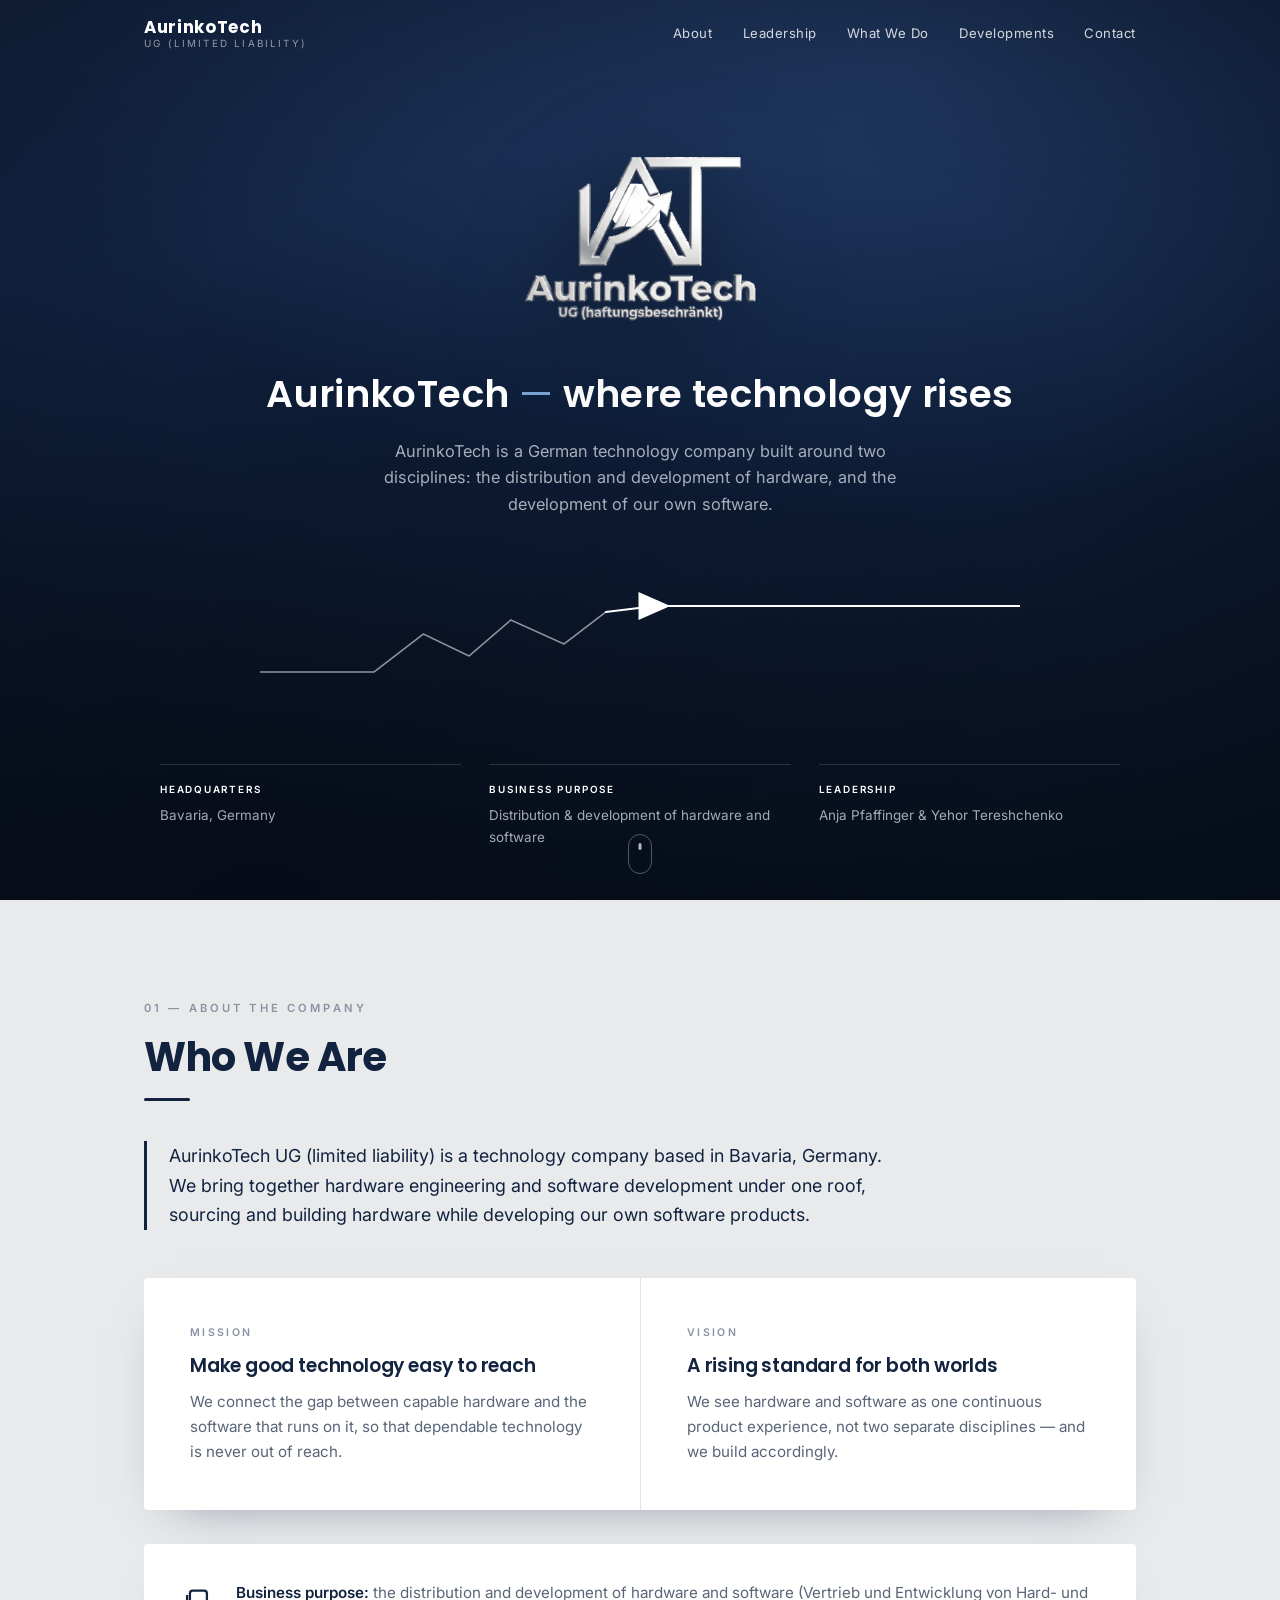
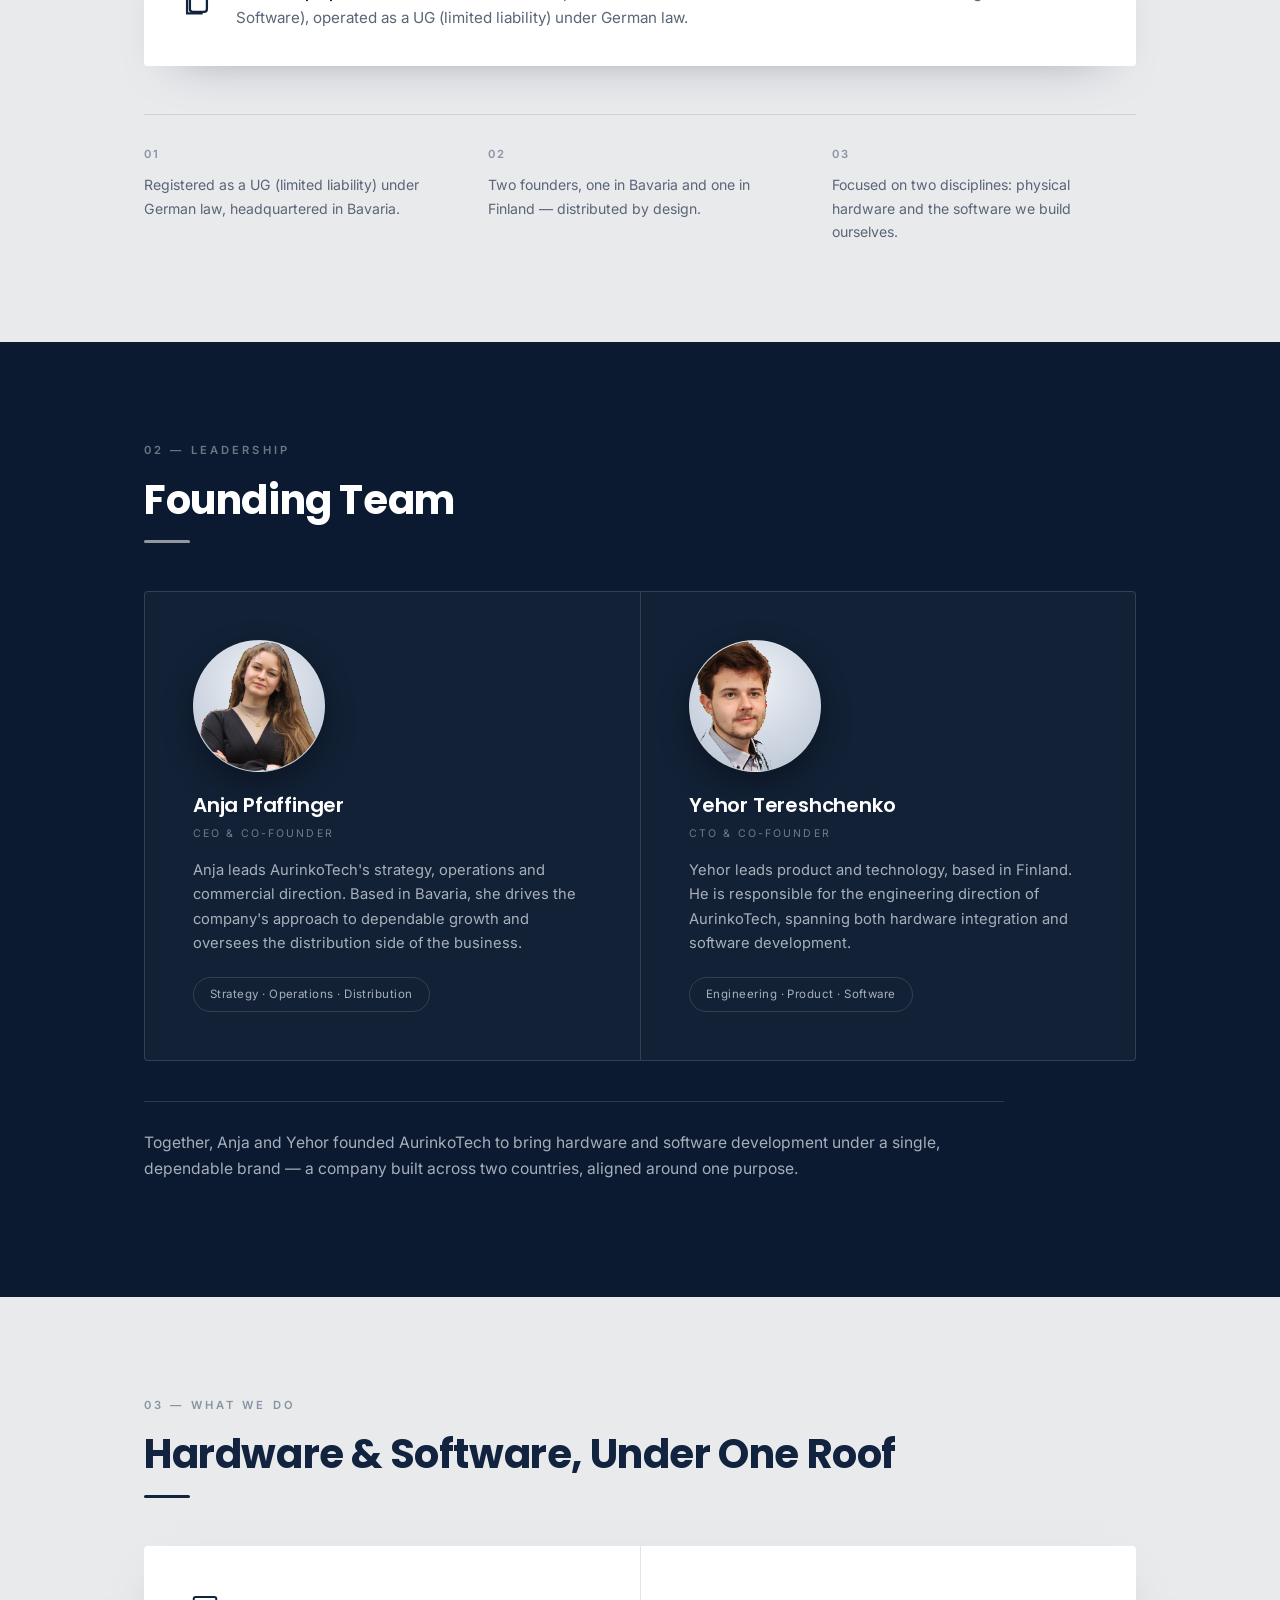
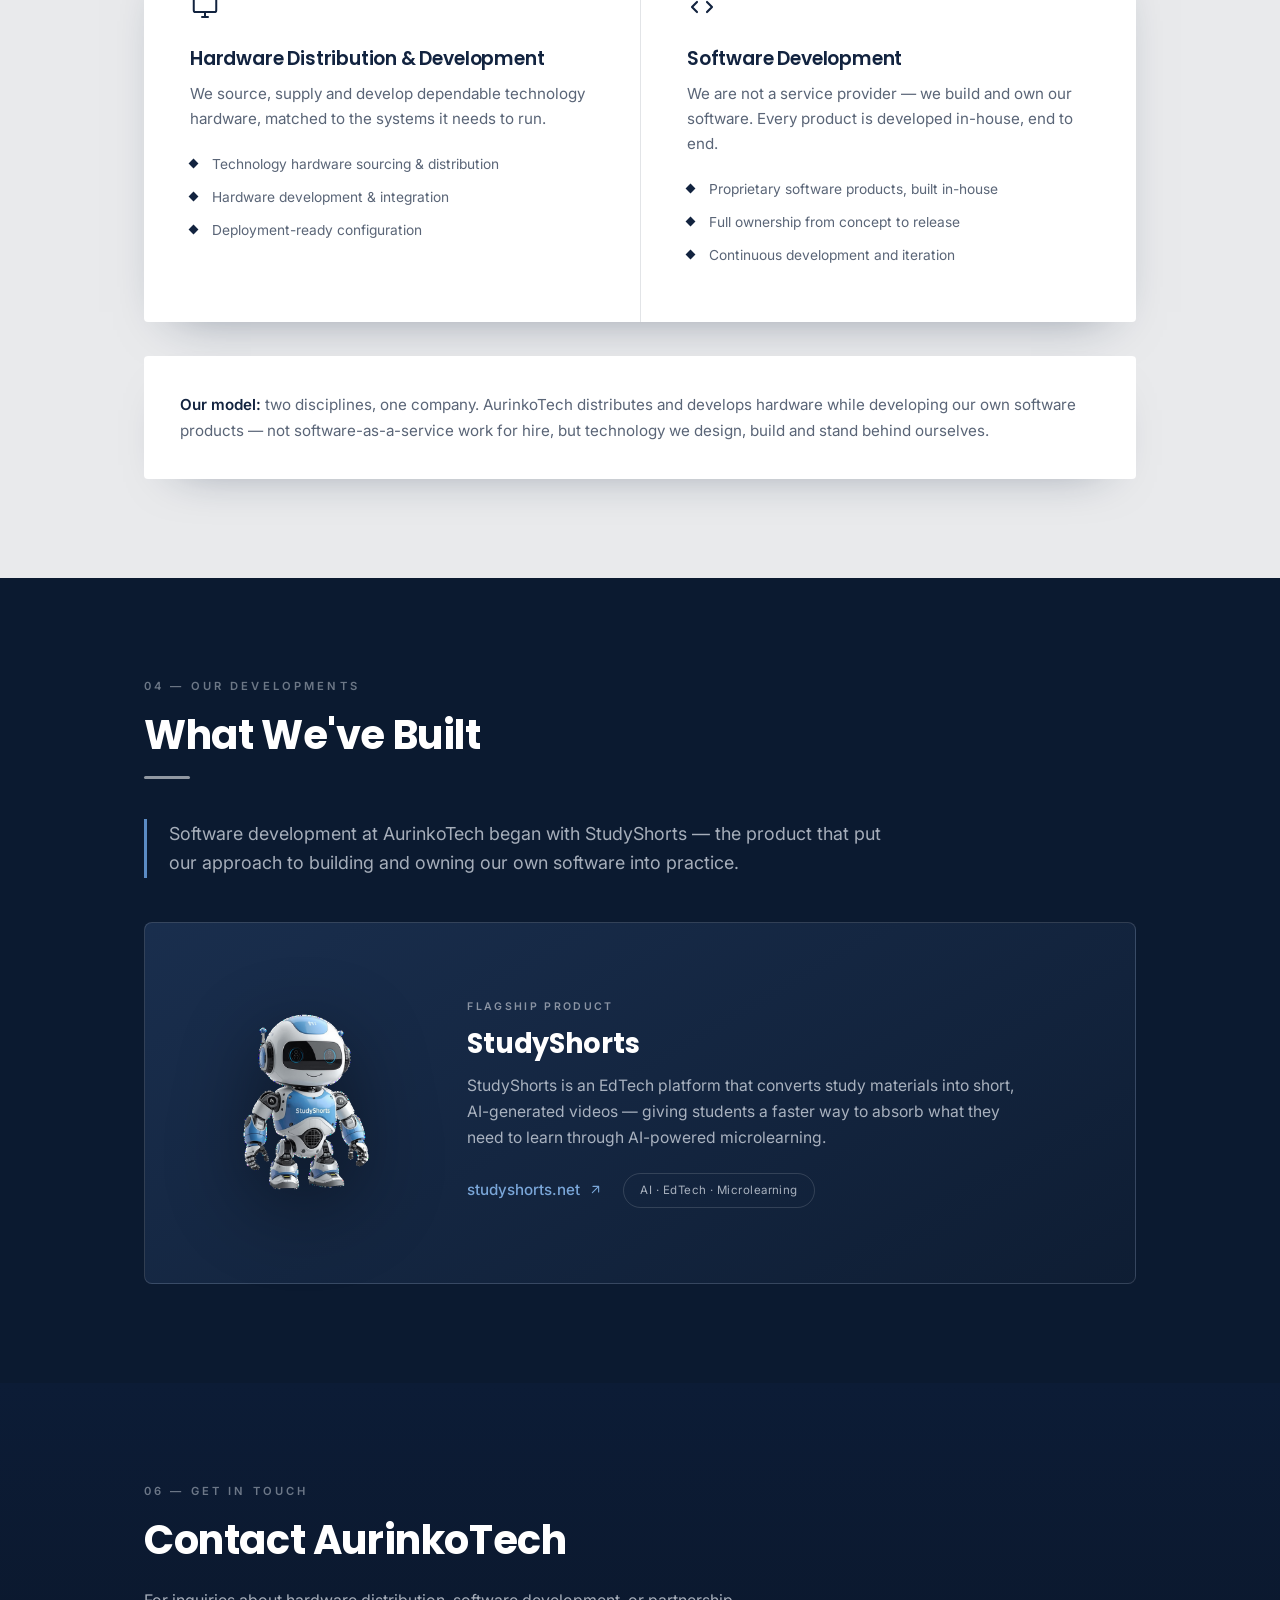
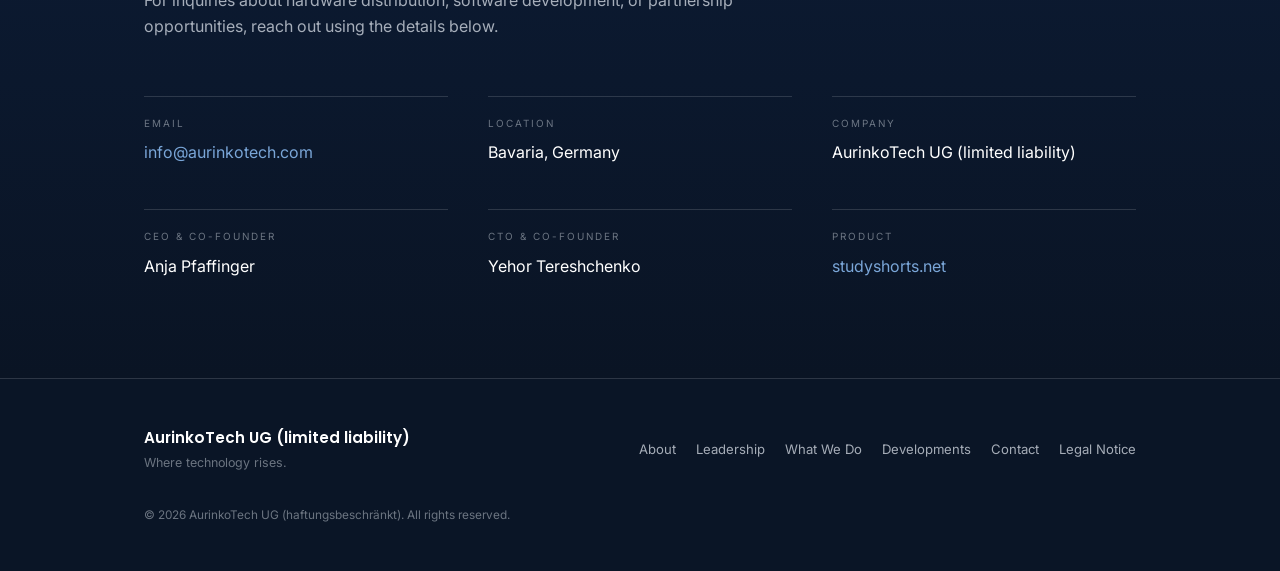
==== index.html @ 312ff6d4 "Initial AurinkoTech website Static one-page corporate profile built to the Canva brochure design: He" ====
<!DOCTYPE html>
<html lang="en">
<head>
  <meta charset="UTF-8" />
  <meta name="viewport" content="width=device-width, initial-scale=1.0" />
  <script>document.documentElement.className += " js";</script>
  <title>AurinkoTech — Where Technology Rises</title>
  <meta name="description" content="AurinkoTech UG (limited liability) is a German technology company built around two disciplines: the distribution and development of hardware, and the development of our own software." />
  <meta name="theme-color" content="#0b1a30" />

  <!-- Open Graph -->
  <meta property="og:type" content="website" />
  <meta property="og:title" content="AurinkoTech — Where Technology Rises" />
  <meta property="og:description" content="A German technology company bringing hardware and software development under one roof." />
  <meta property="og:image" content="assets/logo.png" />

  <link rel="icon" type="image/png" href="assets/logo.png" />
  <link rel="preconnect" href="https://fonts.googleapis.com" />
  <link rel="preconnect" href="https://fonts.gstatic.com" crossorigin />
  <link href="https://fonts.googleapis.com/css2?family=Poppins:wght@500;600;700;800&family=Inter:wght@400;500;600&display=swap" rel="stylesheet" />
  <link rel="stylesheet" href="css/styles.css" />
</head>
<body>

  <!-- ===== NAV ===== -->
  <header class="nav" id="nav">
    <div class="nav__inner">
      <a href="#hero" class="nav__brand" aria-label="AurinkoTech home">
        <span class="nav__brand-mark">AurinkoTech</span>
        <span class="nav__brand-sub">UG (limited liability)</span>
      </a>

      <nav class="nav__links" id="navLinks" aria-label="Primary">
        <a href="#about">About</a>
        <a href="#leadership">Leadership</a>
        <a href="#what-we-do">What We Do</a>
        <a href="#developments">Developments</a>
        <a href="#contact">Contact</a>
      </nav>

      <button class="nav__toggle" id="navToggle" aria-label="Toggle menu" aria-expanded="false" aria-controls="navLinks">
        <span></span><span></span><span></span>
      </button>
    </div>
  </header>

  <main>

    <!-- ===== HERO ===== -->
    <section class="hero" id="hero">
      <div class="hero__bg" aria-hidden="true"></div>
      <div class="hero__content reveal">
        <img class="hero__logo" src="assets/logo.png" alt="AurinkoTech logo" width="420" height="230" />
        <h1 class="hero__title">AurinkoTech <span class="dash">—</span> where technology rises</h1>
        <p class="hero__lead">
          AurinkoTech is a German technology company built around two disciplines:
          the distribution and development of hardware, and the development of our own software.
        </p>

        <div class="hero__chart" aria-hidden="true">
          <svg viewBox="0 0 1000 120" preserveAspectRatio="none" fill="none">
            <path id="riseLine" d="M0 100 L150 100 L215 62 L275 84 L330 48 L400 72 L455 40"
                  stroke="rgba(255,255,255,.55)" stroke-width="1.6" />
            <path id="riseLine2" d="M455 40 L520 34 L1000 34"
                  stroke="#ffffff" stroke-width="2" />
            <path d="M498 20 L540 34 L498 48 Z" fill="#ffffff" />
          </svg>
        </div>
      </div>

      <div class="hero__facts reveal">
        <div class="fact">
          <span class="fact__label">Headquarters</span>
          <span class="fact__value">Bavaria, Germany</span>
        </div>
        <div class="fact">
          <span class="fact__label">Business Purpose</span>
          <span class="fact__value">Distribution &amp; development of hardware and software</span>
        </div>
        <div class="fact">
          <span class="fact__label">Leadership</span>
          <span class="fact__value">Anja Pfaffinger &amp; Yehor Tereshchenko</span>
        </div>
      </div>

      <a href="#about" class="hero__scroll" aria-label="Scroll to content">
        <span></span>
      </a>
    </section>

    <!-- ===== ABOUT (light) ===== -->
    <section class="section section--light" id="about">
      <div class="wrap">
        <p class="eyebrow">01 — About the Company</p>
        <h2 class="section__title reveal">Who We Are</h2>
        <span class="rule reveal"></span>

        <p class="lead-quote reveal">
          AurinkoTech UG (limited liability) is a technology company based in Bavaria, Germany.
          We bring together hardware engineering and software development under one roof, sourcing
          and building hardware while developing our own software products.
        </p>

        <div class="grid-2 mv-grid">
          <article class="card reveal">
            <p class="card__kicker">Mission</p>
            <h3 class="card__title">Make good technology easy to reach</h3>
            <p class="card__body">
              We connect the gap between capable hardware and the software that runs on it,
              so that dependable technology is never out of reach.
            </p>
          </article>
          <article class="card reveal">
            <p class="card__kicker">Vision</p>
            <h3 class="card__title">A rising standard for both worlds</h3>
            <p class="card__body">
              We see hardware and software as one continuous product experience,
              not two separate disciplines — and we build accordingly.
            </p>
          </article>
        </div>

        <div class="callout reveal">
          <div class="callout__icon" aria-hidden="true">
            <svg viewBox="0 0 24 24" fill="none" stroke="currentColor" stroke-width="1.6">
              <rect x="7" y="4" width="12" height="15" rx="2" />
              <path d="M5 7v13h11" />
            </svg>
          </div>
          <p>
            <strong>Business purpose:</strong> the distribution and development of hardware and software
            (Vertrieb und Entwicklung von Hard- und Software), operated as a UG (limited liability) under German law.
          </p>
        </div>

        <div class="facts-row reveal">
          <div class="factnum">
            <span class="factnum__n">01</span>
            <p>Registered as a UG (limited liability) under German law, headquartered in Bavaria.</p>
          </div>
          <div class="factnum">
            <span class="factnum__n">02</span>
            <p>Two founders, one in Bavaria and one in Finland — distributed by design.</p>
          </div>
          <div class="factnum">
            <span class="factnum__n">03</span>
            <p>Focused on two disciplines: physical hardware and the software we build ourselves.</p>
          </div>
        </div>
      </div>
    </section>

    <!-- ===== LEADERSHIP (dark) ===== -->
    <section class="section section--dark" id="leadership">
      <div class="wrap">
        <p class="eyebrow eyebrow--onDark">02 — Leadership</p>
        <h2 class="section__title section__title--onDark reveal">Founding Team</h2>
        <span class="rule rule--onDark reveal"></span>

        <div class="grid-2 team-grid">
          <article class="person reveal">
            <img class="person__photo" src="assets/anja-pfaffinger.png" alt="Anja Pfaffinger" loading="lazy" />
            <h3 class="person__name">Anja Pfaffinger</h3>
            <p class="person__role">CEO &amp; Co-Founder</p>
            <p class="person__bio">
              Anja leads AurinkoTech's strategy, operations and commercial direction.
              Based in Bavaria, she drives the company's approach to dependable growth
              and oversees the distribution side of the business.
            </p>
            <span class="pill">Strategy · Operations · Distribution</span>
          </article>

          <article class="person reveal">
            <img class="person__photo" src="assets/yehor-tereshchenko.png" alt="Yehor Tereshchenko" loading="lazy" />
            <h3 class="person__name">Yehor Tereshchenko</h3>
            <p class="person__role">CTO &amp; Co-Founder</p>
            <p class="person__bio">
              Yehor leads product and technology, based in Finland. He is responsible for
              the engineering direction of AurinkoTech, spanning both hardware integration
              and software development.
            </p>
            <span class="pill">Engineering · Product · Software</span>
          </article>
        </div>

        <p class="team-summary reveal">
          Together, Anja and Yehor founded AurinkoTech to bring hardware and software development
          under a single, dependable brand — a company built across two countries, aligned around one purpose.
        </p>
      </div>
    </section>

    <!-- ===== WHAT WE DO (light) ===== -->
    <section class="section section--light" id="what-we-do">
      <div class="wrap">
        <p class="eyebrow">03 — What We Do</p>
        <h2 class="section__title reveal">Hardware &amp; Software, Under One Roof</h2>
        <span class="rule reveal"></span>

        <div class="grid-2 do-grid">
          <article class="card card--tall reveal">
            <div class="card__glyph" aria-hidden="true">
              <svg viewBox="0 0 24 24" fill="none" stroke="currentColor" stroke-width="1.6">
                <rect x="3" y="4" width="18" height="12" rx="1.5" />
                <path d="M9 20h6M12 16v4" />
              </svg>
            </div>
            <h3 class="card__title">Hardware Distribution &amp; Development</h3>
            <p class="card__body">
              We source, supply and develop dependable technology hardware,
              matched to the systems it needs to run.
            </p>
            <ul class="ticks">
              <li>Technology hardware sourcing &amp; distribution</li>
              <li>Hardware development &amp; integration</li>
              <li>Deployment-ready configuration</li>
            </ul>
          </article>

          <article class="card card--tall reveal">
            <div class="card__glyph" aria-hidden="true">
              <svg viewBox="0 0 24 24" fill="none" stroke="currentColor" stroke-width="1.7">
                <path d="M8 8l-4 4 4 4M16 8l4 4-4 4" stroke-linecap="round" stroke-linejoin="round" />
              </svg>
            </div>
            <h3 class="card__title">Software Development</h3>
            <p class="card__body">
              We are not a service provider — we build and own our software.
              Every product is developed in-house, end to end.
            </p>
            <ul class="ticks">
              <li>Proprietary software products, built in-house</li>
              <li>Full ownership from concept to release</li>
              <li>Continuous development and iteration</li>
            </ul>
          </article>
        </div>

        <div class="callout callout--plain reveal">
          <p>
            <strong>Our model:</strong> two disciplines, one company. AurinkoTech distributes and develops
            hardware while developing our own software products — not software-as-a-service work for hire,
            but technology we design, build and stand behind ourselves.
          </p>
        </div>
      </div>
    </section>

    <!-- ===== DEVELOPMENTS (dark) ===== -->
    <section class="section section--dark" id="developments">
      <div class="wrap">
        <p class="eyebrow eyebrow--onDark">04 — Our Developments</p>
        <h2 class="section__title section__title--onDark reveal">What We've Built</h2>
        <span class="rule rule--onDark reveal"></span>

        <p class="lead-quote lead-quote--onDark reveal">
          Software development at AurinkoTech began with StudyShorts — the product that put our
          approach to building and owning our own software into practice.
        </p>

        <article class="product reveal">
          <div class="product__media">
            <img src="assets/studyshorts-robot.png" alt="StudyShorts robot mascot" loading="lazy" />
          </div>
          <div class="product__body">
            <p class="product__kicker">Flagship Product</p>
            <h3 class="product__title">StudyShorts</h3>
            <p class="product__desc">
              StudyShorts is an EdTech platform that converts study materials into short,
              AI-generated videos — giving students a faster way to absorb what they need to
              learn through AI-powered microlearning.
            </p>
            <a class="product__link" href="https://studyshorts.net/" target="_blank" rel="noopener">
              studyshorts.net
              <svg viewBox="0 0 24 24" fill="none" stroke="currentColor" stroke-width="1.8" aria-hidden="true">
                <path d="M7 17L17 7M8 7h9v9" stroke-linecap="round" stroke-linejoin="round" />
              </svg>
            </a>
            <span class="pill pill--onDark">AI · EdTech · Microlearning</span>
          </div>
        </article>
      </div>
    </section>

    <!-- ===== CONTACT (dark) ===== -->
    <section class="section section--contact" id="contact">
      <div class="wrap">
        <p class="eyebrow eyebrow--onDark">06 — Get in Touch</p>
        <h2 class="section__title section__title--onDark reveal">Contact AurinkoTech</h2>
        <p class="contact__lead reveal">
          For inquiries about hardware distribution, software development,
          or partnership opportunities, reach out using the details below.
        </p>

        <div class="contact__grid reveal">
          <div class="contact__item">
            <span class="contact__label">Email</span>
            <a class="contact__value contact__value--link" href="mailto:info@aurinkotech.com">info@aurinkotech.com</a>
          </div>
          <div class="contact__item">
            <span class="contact__label">Location</span>
            <span class="contact__value">Bavaria, Germany</span>
          </div>
          <div class="contact__item">
            <span class="contact__label">Company</span>
            <span class="contact__value">AurinkoTech UG (limited liability)</span>
          </div>
          <div class="contact__item">
            <span class="contact__label">CEO &amp; Co-Founder</span>
            <span class="contact__value">Anja Pfaffinger</span>
          </div>
          <div class="contact__item">
            <span class="contact__label">CTO &amp; Co-Founder</span>
            <span class="contact__value">Yehor Tereshchenko</span>
          </div>
          <div class="contact__item">
            <span class="contact__label">Product</span>
            <a class="contact__value contact__value--link" href="https://studyshorts.net/" target="_blank" rel="noopener">studyshorts.net</a>
          </div>
        </div>
      </div>
    </section>
  </main>

  <!-- ===== FOOTER ===== -->
  <footer class="footer">
    <div class="wrap footer__inner">
      <div class="footer__brand">
        <span class="footer__name">AurinkoTech UG (limited liability)</span>
        <span class="footer__tag">Where technology rises.</span>
      </div>
      <nav class="footer__links" aria-label="Footer">
        <a href="#about">About</a>
        <a href="#leadership">Leadership</a>
        <a href="#what-we-do">What We Do</a>
        <a href="#developments">Developments</a>
        <a href="#contact">Contact</a>
        <a href="impressum.html">Legal Notice</a>
      </nav>
      <p class="footer__copy">© <span id="year">2026</span> AurinkoTech UG (haftungsbeschränkt). All rights reserved.</p>
    </div>
  </footer>

  <script src="js/main.js"></script>
</body>
</html>
---- css/styles.css ----
/* ============================================================
   AurinkoTech — Corporate site
   Palette taken from the brochure: deep navy + silver + light grey
   ============================================================ */

:root {
  --navy-900: #0a1526;
  --navy-800: #0b1a30;
  --navy-700: #101f3a;
  --navy-600: #16294a;
  --navy-ink: #12233f;      /* headings on light */

  --light-bg: #e9eaec;      /* light sections */
  --card: #ffffff;
  --ink: #12233f;
  --muted: #5a6577;         /* body text on light */
  --muted-light: #8a93a3;   /* eyebrow / labels on light */

  --on-dark: #f4f6fa;
  --on-dark-muted: rgba(226, 232, 240, 0.72);
  --on-dark-faint: rgba(226, 232, 240, 0.45);

  --accent: #5b8bc4;        /* steel-blue interactive accent */
  --accent-strong: #7aa6d8;

  --line-dark: rgba(255, 255, 255, 0.14);
  --line-light: rgba(18, 35, 63, 0.12);

  --maxw: 1120px;
  --pad: clamp(20px, 5vw, 64px);
  --radius: 4px;

  --font-head: "Poppins", system-ui, sans-serif;
  --font-body: "Inter", system-ui, -apple-system, sans-serif;

  --ease: cubic-bezier(0.22, 1, 0.36, 1);
}

/* ---------- reset ---------- */
*, *::before, *::after { box-sizing: border-box; }
html { scroll-behavior: smooth; -webkit-text-size-adjust: 100%; }
@media (prefers-reduced-motion: reduce) {
  html { scroll-behavior: auto; }
  *, *::before, *::after { animation-duration: .001ms !important; transition-duration: .001ms !important; }
}
body {
  margin: 0;
  font-family: var(--font-body);
  color: var(--ink);
  background: var(--navy-900);
  line-height: 1.65;
  -webkit-font-smoothing: antialiased;
  text-rendering: optimizeLegibility;
}
img { max-width: 100%; display: block; }
a { color: inherit; text-decoration: none; }
h1, h2, h3 { font-family: var(--font-head); line-height: 1.12; margin: 0; letter-spacing: -0.01em; }

.wrap { max-width: var(--maxw); margin-inline: auto; padding-inline: var(--pad); }

/* ============================================================
   NAV
   ============================================================ */
.nav {
  position: fixed; inset: 0 0 auto 0; z-index: 60;
  transition: background .35s var(--ease), backdrop-filter .35s var(--ease), box-shadow .35s var(--ease);
}
.nav__inner {
  max-width: var(--maxw); margin-inline: auto; padding: 18px var(--pad);
  display: flex; align-items: center; justify-content: space-between; gap: 24px;
}
.nav__brand { display: flex; flex-direction: column; line-height: 1.1; }
.nav__brand-mark {
  font-family: var(--font-head); font-weight: 700; font-size: 1.05rem;
  letter-spacing: .04em; color: #fff;
}
.nav__brand-sub {
  font-size: .62rem; letter-spacing: .22em; text-transform: uppercase;
  color: rgba(255,255,255,.55); margin-top: 2px;
}
.nav__links { display: flex; gap: 30px; }
.nav__links a {
  font-size: .82rem; letter-spacing: .04em; color: rgba(255,255,255,.82);
  position: relative; padding: 4px 0; transition: color .2s var(--ease);
}
.nav__links a::after {
  content: ""; position: absolute; left: 0; bottom: -2px; height: 1px; width: 0;
  background: var(--accent-strong); transition: width .3s var(--ease);
}
.nav__links a:hover { color: #fff; }
.nav__links a:hover::after { width: 100%; }

/* scrolled state -> solid navy bar */
.nav.is-scrolled {
  background: rgba(10, 21, 38, 0.92);
  backdrop-filter: blur(10px);
  box-shadow: 0 1px 0 rgba(255,255,255,.06), 0 10px 30px rgba(0,0,0,.28);
}
.nav.is-scrolled .nav__inner { padding-top: 12px; padding-bottom: 12px; }

/* hamburger */
.nav__toggle {
  display: none; width: 40px; height: 34px; background: none; border: 0; cursor: pointer;
  padding: 6px; flex-direction: column; justify-content: space-between;
}
.nav__toggle span { display: block; height: 2px; width: 100%; background: #fff; border-radius: 2px; transition: transform .3s var(--ease), opacity .2s var(--ease); }
.nav__toggle.is-open span:nth-child(1) { transform: translateY(9px) rotate(45deg); }
.nav__toggle.is-open span:nth-child(2) { opacity: 0; }
.nav__toggle.is-open span:nth-child(3) { transform: translateY(-9px) rotate(-45deg); }

/* ============================================================
   HERO
   ============================================================ */
.hero {
  position: relative; min-height: 100svh;
  display: flex; flex-direction: column; justify-content: center;
  padding: 120px var(--pad) 40px;
  color: var(--on-dark); overflow: hidden;
  text-align: center;
}
.hero__bg {
  position: absolute; inset: 0; z-index: 0;
  background:
    radial-gradient(120% 90% at 70% 8%, rgba(46, 78, 130, 0.55) 0%, rgba(16, 31, 58, 0) 55%),
    radial-gradient(120% 120% at 20% 100%, rgba(8, 15, 28, 0.9) 0%, rgba(11, 26, 48, 0) 60%),
    linear-gradient(160deg, #16294a 0%, #0d1d38 45%, #0a1424 100%);
}
.hero__bg::after {
  content: ""; position: absolute; inset: 0;
  background: radial-gradient(90% 60% at 50% 40%, transparent 40%, rgba(4, 9, 18, .55) 100%);
}
.hero__content { position: relative; z-index: 1; max-width: 760px; margin-inline: auto; }
.hero__logo {
  width: clamp(230px, 32vw, 380px); height: auto; margin: 0 auto 34px;
  filter: drop-shadow(0 18px 45px rgba(0,0,0,.5));
}
.hero__title {
  font-size: clamp(1.5rem, 3.2vw, 2.35rem); font-weight: 600; color: #fff;
  letter-spacing: .01em;
}
.hero__title .dash { color: var(--accent-strong); font-weight: 400; }
.hero__lead {
  margin: 22px auto 0; max-width: 560px; color: var(--on-dark-muted);
  font-size: 1.02rem;
}
.hero__chart { margin: 54px auto 0; max-width: 780px; }
.hero__chart svg { width: 100%; height: 120px; display: block; }
.hero__chart path { stroke-linecap: round; stroke-linejoin: round; }

/* animated line draw */
#riseLine, #riseLine2 { stroke-dasharray: 1400; stroke-dashoffset: 1400; }
.hero.is-in #riseLine  { animation: draw 1.6s var(--ease) .3s forwards; }
.hero.is-in #riseLine2 { animation: draw 1s var(--ease) 1.6s forwards; }
@keyframes draw { to { stroke-dashoffset: 0; } }

.hero__facts {
  position: relative; z-index: 1;
  margin: clamp(40px, 8vh, 90px) auto 0; max-width: 960px; width: 100%;
  display: grid; grid-template-columns: repeat(3, 1fr); gap: 28px;
  text-align: left;
}
.fact { position: relative; padding-top: 16px; border-top: 1px solid var(--line-dark); }
.fact__label {
  display: block; font-size: .62rem; letter-spacing: .18em; text-transform: uppercase;
  font-weight: 600; color: #fff; margin-bottom: 6px;
}
.fact__value { display: block; font-size: .84rem; color: var(--on-dark-muted); }

.hero__scroll {
  position: absolute; left: 50%; bottom: 26px; transform: translateX(-50%); z-index: 2;
  width: 24px; height: 40px; border: 1px solid rgba(255,255,255,.3); border-radius: 14px;
}
.hero__scroll span {
  position: absolute; left: 50%; top: 8px; width: 3px; height: 7px; border-radius: 3px;
  background: rgba(255,255,255,.7); transform: translateX(-50%);
  animation: scrolldot 1.8s infinite;
}
@keyframes scrolldot { 0% { opacity: 0; transform: translate(-50%, 0);} 40% { opacity: 1;} 80% { opacity: 0; transform: translate(-50%, 12px);} 100% { opacity: 0; } }

/* ============================================================
   SECTIONS
   ============================================================ */
.section { padding: clamp(64px, 11vh, 128px) 0; position: relative; }
.section--light { background: var(--light-bg); color: var(--ink); }
.section--dark  { background: var(--navy-800); color: var(--on-dark); }
.section--contact {
  background: linear-gradient(180deg, #0c1c36 0%, #0a1424 100%);
  color: var(--on-dark);
}

.eyebrow {
  font-size: .7rem; letter-spacing: .28em; text-transform: uppercase; font-weight: 600;
  color: var(--muted-light); margin: 0 0 18px;
}
.eyebrow--onDark { color: var(--on-dark-faint); }

.section__title { font-size: clamp(1.6rem, 3.6vw, 2.5rem); font-weight: 700; color: var(--navy-ink); }
.section__title--onDark { color: #fff; }

.rule { display: block; width: 46px; height: 3px; background: var(--navy-ink); margin: 18px 0 0; border-radius: 2px; }
.rule--onDark { background: rgba(255,255,255,.55); }

.lead-quote {
  max-width: 760px; margin: 40px 0 0; padding-left: 22px;
  border-left: 3px solid var(--navy-ink);
  font-size: 1.12rem; color: var(--ink); font-weight: 400;
}
.lead-quote--onDark { border-left-color: var(--accent); color: var(--on-dark-muted); }

/* ---------- grids / cards ---------- */
.grid-2 { display: grid; grid-template-columns: 1fr 1fr; gap: 0; }
.mv-grid, .do-grid { margin-top: 48px; background: var(--card); border-radius: var(--radius); box-shadow: 0 20px 50px -30px rgba(18,35,63,.5); overflow: hidden; }
.mv-grid .card + .card, .do-grid .card + .card { border-left: 1px solid var(--line-light); }

.card { padding: clamp(28px, 4vw, 46px); }
.card--tall { display: flex; flex-direction: column; }
.card__kicker, .product__kicker {
  font-size: .66rem; letter-spacing: .22em; text-transform: uppercase; font-weight: 600;
  color: var(--muted-light); margin: 0 0 14px;
}
.card__title { font-size: 1.18rem; font-weight: 600; color: var(--navy-ink); margin-bottom: 12px; }
.card__body { color: var(--muted); font-size: .95rem; margin: 0; }
.card__glyph { width: 30px; height: 30px; color: var(--navy-ink); margin-bottom: 26px; }
.card__glyph svg { width: 100%; height: 100%; }

.ticks { list-style: none; margin: 22px 0 0; padding: 0; }
.ticks li { position: relative; padding-left: 22px; margin-bottom: 10px; font-size: .86rem; color: var(--muted); }
.ticks li::before {
  content: ""; position: absolute; left: 0; top: .5em; width: 7px; height: 7px;
  background: var(--navy-ink); transform: rotate(45deg);
}

/* ---------- callout ---------- */
.callout {
  margin-top: 34px; background: var(--card); border-radius: var(--radius);
  padding: clamp(24px, 3.5vw, 36px); display: flex; gap: 22px; align-items: flex-start;
  box-shadow: 0 20px 50px -34px rgba(18,35,63,.5);
}
.callout--plain { align-items: center; }
.callout__icon { flex: none; width: 34px; height: 44px; color: var(--navy-ink); }
.callout__icon svg { width: 100%; height: 100%; }
.callout p { margin: 0; font-size: .95rem; color: var(--muted); }
.callout strong { color: var(--navy-ink); font-weight: 600; }

/* ---------- numbered facts ---------- */
.facts-row { margin-top: 48px; padding-top: 30px; border-top: 1px solid var(--line-light); display: grid; grid-template-columns: repeat(3, 1fr); gap: 40px; }
.factnum__n { display: block; font-size: .7rem; letter-spacing: .18em; color: var(--muted-light); margin-bottom: 10px; font-weight: 600; }
.factnum p { margin: 0; font-size: .88rem; color: var(--muted); }

/* ============================================================
   LEADERSHIP
   ============================================================ */
.team-grid {
  margin-top: 48px; gap: 0;
  background: rgba(255,255,255,.03); border: 1px solid var(--line-dark);
  border-radius: var(--radius); overflow: hidden;
}
.person { padding: clamp(30px, 4vw, 48px); }
.person + .person { border-left: 1px solid var(--line-dark); }
.person__photo {
  width: 132px; height: 132px; border-radius: 50%; object-fit: cover; object-position: top center;
  /* soft studio disc behind the cut-out portrait (matches the brochure) */
  background: radial-gradient(circle at 50% 32%, #eef1f6 0%, #c7d0dd 70%, #b4bECD 100%);
  margin-bottom: 22px; box-shadow: 0 12px 30px rgba(0,0,0,.35);
  border: 1px solid rgba(255,255,255,.08);
}
.person__name { font-size: 1.25rem; font-weight: 600; color: #fff; }
.person__role { font-size: .66rem; letter-spacing: .2em; text-transform: uppercase; color: var(--on-dark-faint); margin: 8px 0 16px; }
.person__bio { font-size: .92rem; color: var(--on-dark-muted); margin: 0 0 22px; }

.pill {
  display: inline-block; font-size: .72rem; letter-spacing: .04em;
  color: var(--on-dark-muted); border: 1px solid var(--line-dark);
  padding: 7px 16px; border-radius: 999px;
}
.pill--onDark { color: var(--on-dark-muted); }

.team-summary {
  margin-top: 40px; padding-top: 28px; border-top: 1px solid var(--line-dark);
  max-width: 860px; color: var(--on-dark-muted); font-size: .98rem;
}

/* ============================================================
   PRODUCT (StudyShorts)
   ============================================================ */
.product {
  margin-top: 44px;
  background: linear-gradient(150deg, rgba(46,74,120,.42), rgba(20,34,58,.42));
  border: 1px solid var(--line-dark); border-radius: 8px;
  padding: clamp(30px, 4vw, 52px);
  display: grid; grid-template-columns: 220px 1fr; gap: clamp(28px, 4vw, 54px); align-items: center;
}
.product__media { display: flex; justify-content: center; }
.product__media img { width: 200px; height: auto; filter: drop-shadow(0 22px 40px rgba(0,0,0,.45)); }
.product__title { font-size: 1.7rem; font-weight: 700; color: #fff; margin-bottom: 14px; }
.product__desc { color: var(--on-dark-muted); font-size: .98rem; margin: 0 0 22px; max-width: 560px; }
.product__link {
  display: inline-flex; align-items: center; gap: 8px; color: var(--accent-strong);
  font-weight: 500; font-size: .95rem; margin-right: 16px; transition: gap .2s var(--ease), color .2s var(--ease);
}
.product__link svg { width: 15px; height: 15px; }
.product__link:hover { color: #fff; gap: 12px; }
.pill--onDark { vertical-align: middle; }

/* ============================================================
   CONTACT
   ============================================================ */
.contact__lead { max-width: 620px; margin: 24px 0 0; color: var(--on-dark-muted); }
.contact__grid {
  margin-top: 56px; display: grid; grid-template-columns: repeat(3, 1fr);
  gap: 44px 40px;
}
.contact__item { padding-top: 18px; border-top: 1px solid var(--line-dark); }
.contact__label { display: block; font-size: .62rem; letter-spacing: .2em; text-transform: uppercase; color: var(--on-dark-faint); margin-bottom: 8px; }
.contact__value { font-size: 1rem; color: #fff; }
.contact__value--link { color: var(--accent-strong); transition: color .2s var(--ease); }
.contact__value--link:hover { color: #fff; }

/* ============================================================
   FOOTER
   ============================================================ */
.footer { background: var(--navy-900); color: var(--on-dark-muted); padding: 46px 0; border-top: 1px solid var(--line-dark); }
.footer__inner { display: flex; flex-wrap: wrap; gap: 24px 40px; align-items: center; justify-content: space-between; }
.footer__name { display: block; font-family: var(--font-head); font-weight: 600; color: #fff; font-size: .95rem; }
.footer__tag { display: block; font-size: .78rem; color: var(--on-dark-faint); margin-top: 3px; }
.footer__links { display: flex; flex-wrap: wrap; gap: 20px; }
.footer__links a { font-size: .82rem; color: var(--on-dark-muted); transition: color .2s var(--ease); }
.footer__links a:hover { color: #fff; }
.footer__copy { width: 100%; font-size: .74rem; color: var(--on-dark-faint); margin: 8px 0 0; }

/* ============================================================
   REVEAL ANIMATION
   ============================================================ */
/* Content is visible by default (no-JS / SEO safe); only hidden when JS is present */
.js .reveal { opacity: 0; transform: translateY(24px); transition: opacity .7s var(--ease), transform .7s var(--ease); }
.js .reveal.is-visible { opacity: 1; transform: none; }

/* ============================================================
   RESPONSIVE
   ============================================================ */
@media (max-width: 860px) {
  .nav__links {
    position: fixed; inset: 0 0 0 auto; width: min(78vw, 320px);
    flex-direction: column; gap: 8px; padding: 96px 32px 32px;
    background: rgba(10, 21, 38, 0.97); backdrop-filter: blur(12px);
    transform: translateX(100%); transition: transform .35s var(--ease);
    box-shadow: -20px 0 60px rgba(0,0,0,.4);
  }
  .nav__links.is-open { transform: none; }
  .nav__links a { font-size: 1rem; padding: 12px 0; border-bottom: 1px solid rgba(255,255,255,.07); }
  .nav__links a::after { display: none; }
  .nav__toggle { display: flex; z-index: 70; }

  .grid-2 { grid-template-columns: 1fr; }
  .mv-grid .card + .card, .do-grid .card + .card { border-left: 0; border-top: 1px solid var(--line-light); }
  .person + .person { border-left: 0; border-top: 1px solid var(--line-dark); }

  .facts-row { grid-template-columns: 1fr; gap: 24px; }
  .contact__grid { grid-template-columns: 1fr 1fr; gap: 32px 28px; }

  .product { grid-template-columns: 1fr; text-align: center; }
  .product__media img { width: 160px; }
  .product__desc { margin-inline: auto; }
  .lead-quote--onDark, .product__body { text-align: left; }
}

@media (max-width: 540px) {
  .hero__facts { grid-template-columns: 1fr; gap: 18px; }
  .contact__grid { grid-template-columns: 1fr; }
  .footer__inner { flex-direction: column; align-items: flex-start; }
}
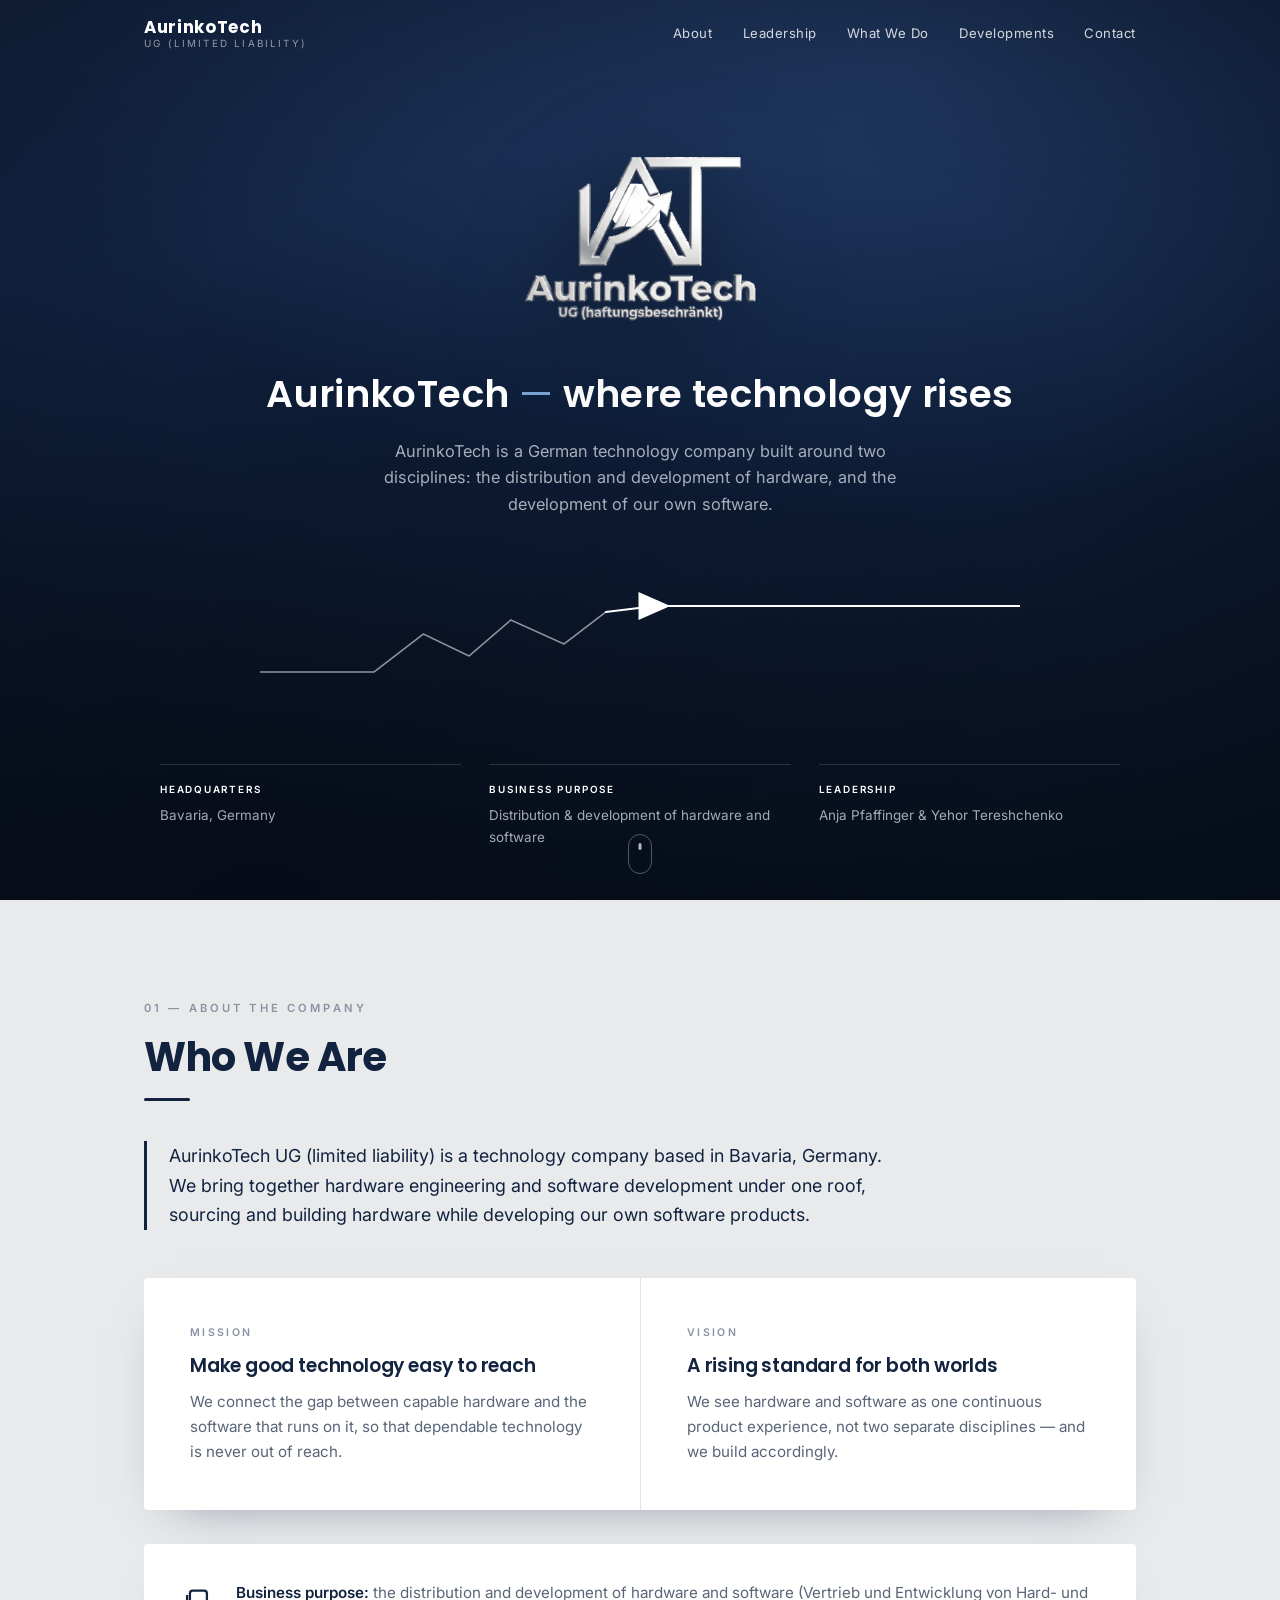
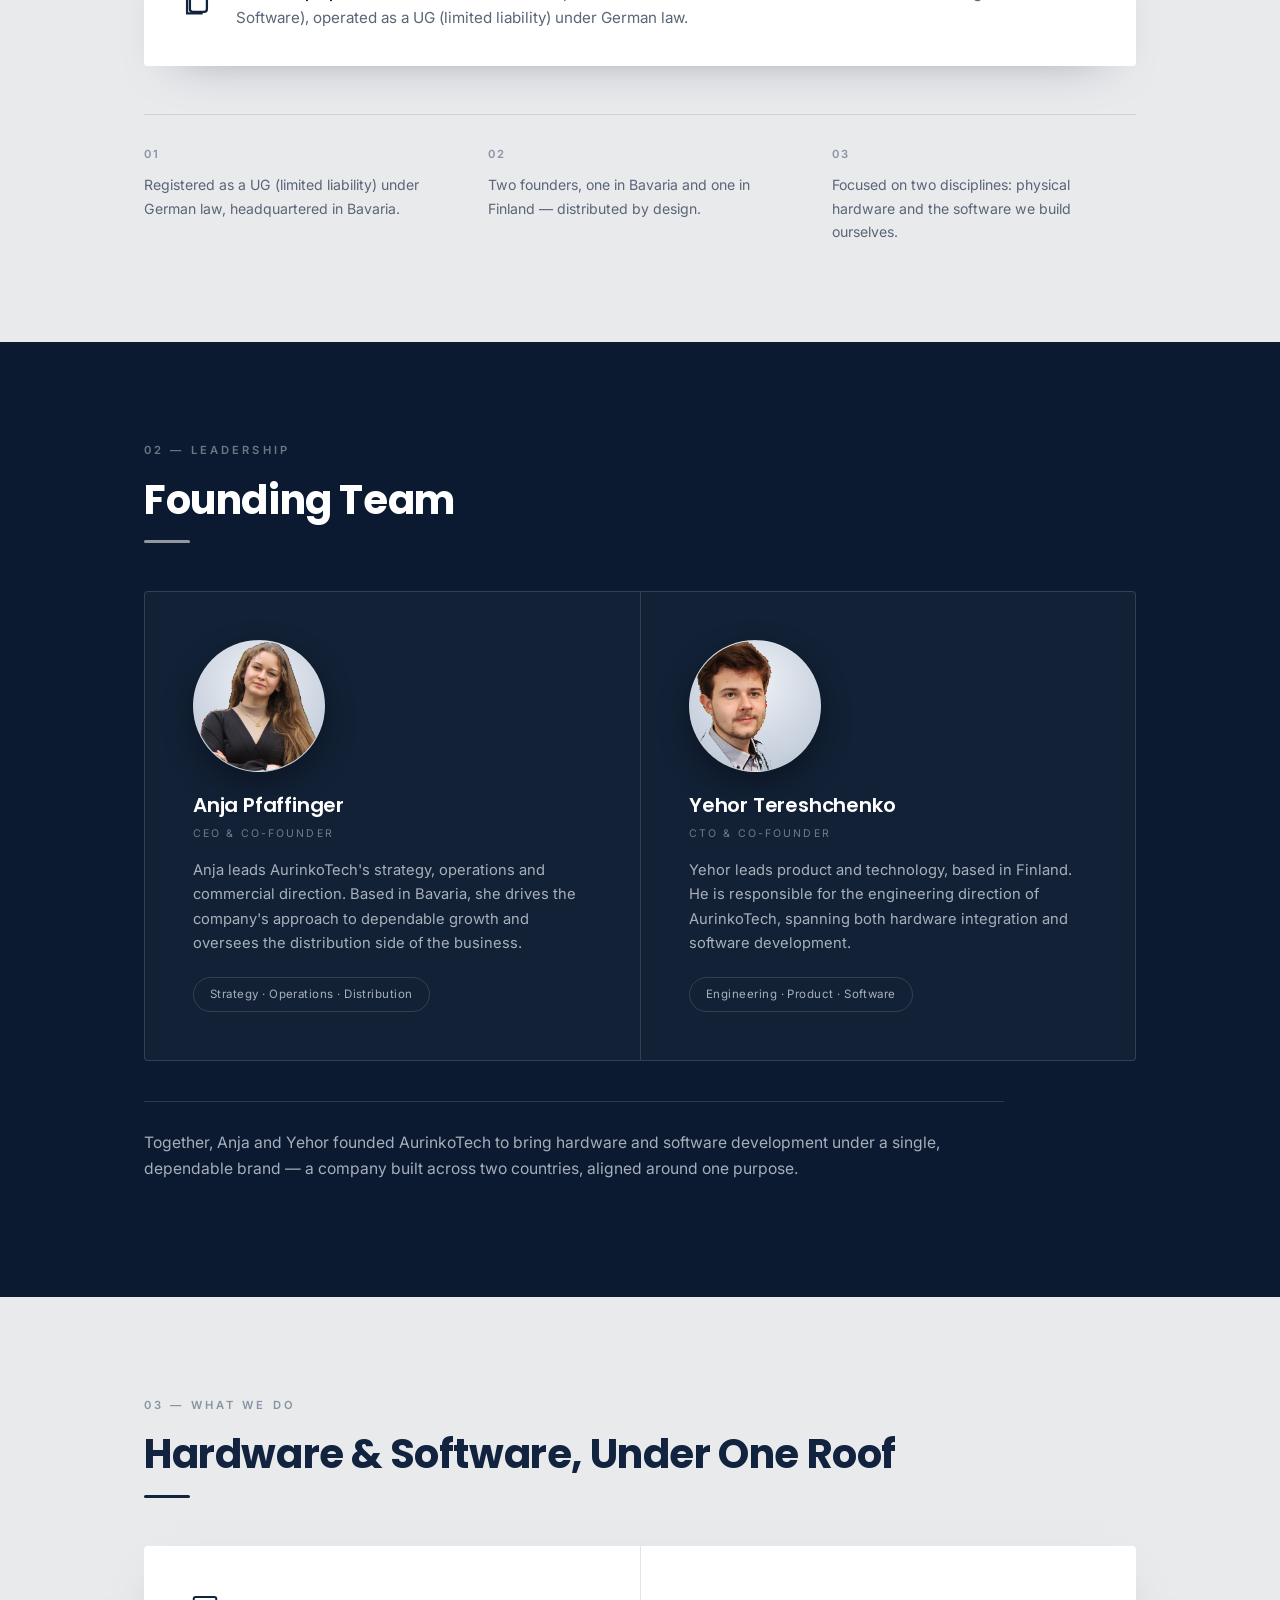
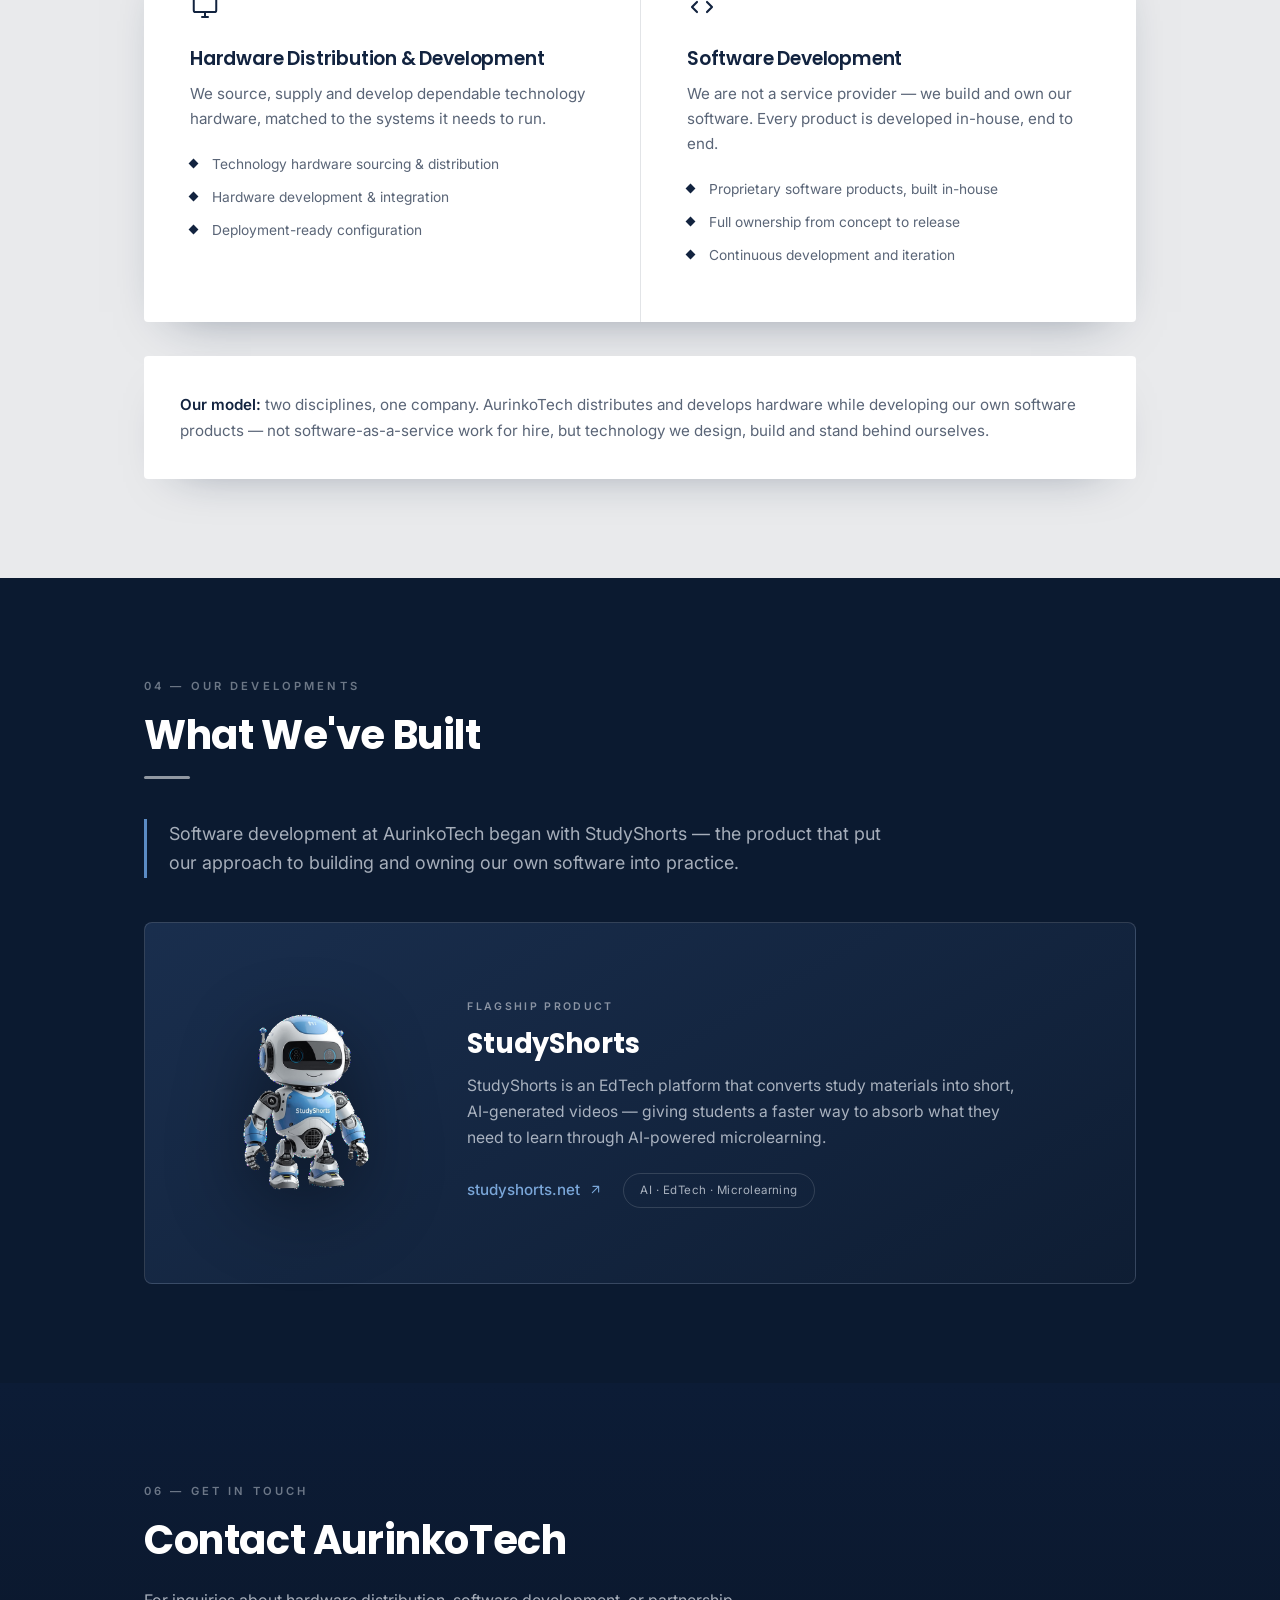
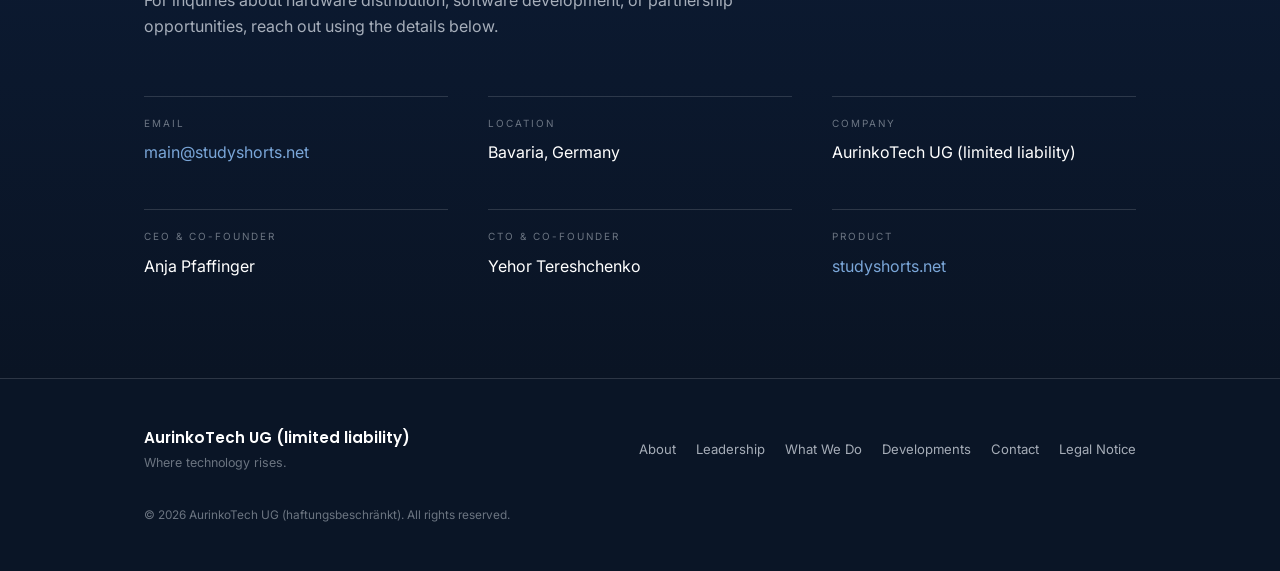
==== commit 457939dd: "Update contact email, add official logos, favicon and apple-touch icon - Change contact/impressum em" ====
--- a/index.html
+++ b/index.html
@@ -14,7 +14,8 @@
   <meta property="og:description" content="A German technology company bringing hardware and software development under one roof." />
   <meta property="og:image" content="assets/logo.png" />
 
-  <link rel="icon" type="image/png" href="assets/logo.png" />
+  <link rel="icon" type="image/png" href="assets/favicon.png" />
+  <link rel="apple-touch-icon" href="assets/apple-touch-icon.png" />
   <link rel="preconnect" href="https://fonts.googleapis.com" />
   <link rel="preconnect" href="https://fonts.gstatic.com" crossorigin />
   <link href="https://fonts.googleapis.com/css2?family=Poppins:wght@500;600;700;800&family=Inter:wght@400;500;600&display=swap" rel="stylesheet" />
@@ -295,7 +296,7 @@
         <div class="contact__grid reveal">
           <div class="contact__item">
             <span class="contact__label">Email</span>
-            <a class="contact__value contact__value--link" href="mailto:info@aurinkotech.com">info@aurinkotech.com</a>
+            <a class="contact__value contact__value--link" href="mailto:main@studyshorts.net">main@studyshorts.net</a>
           </div>
           <div class="contact__item">
             <span class="contact__label">Location</span>
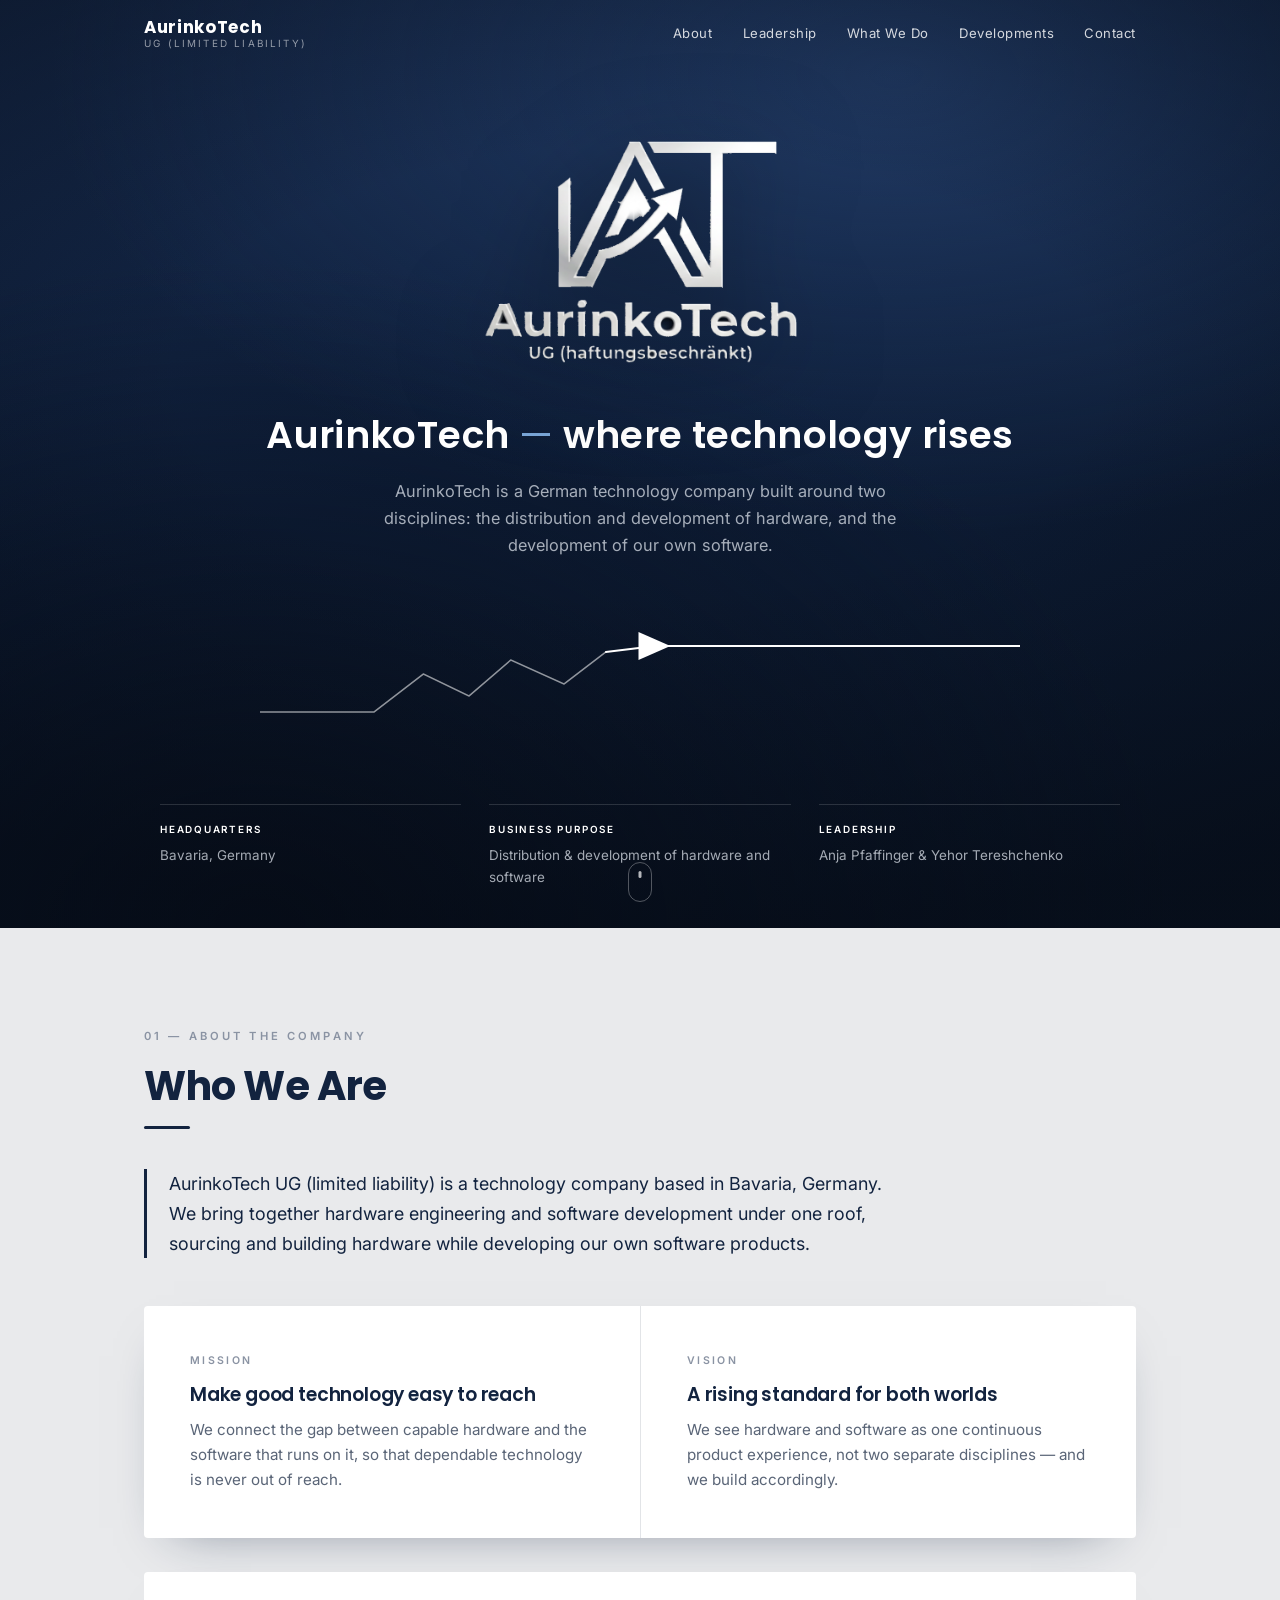
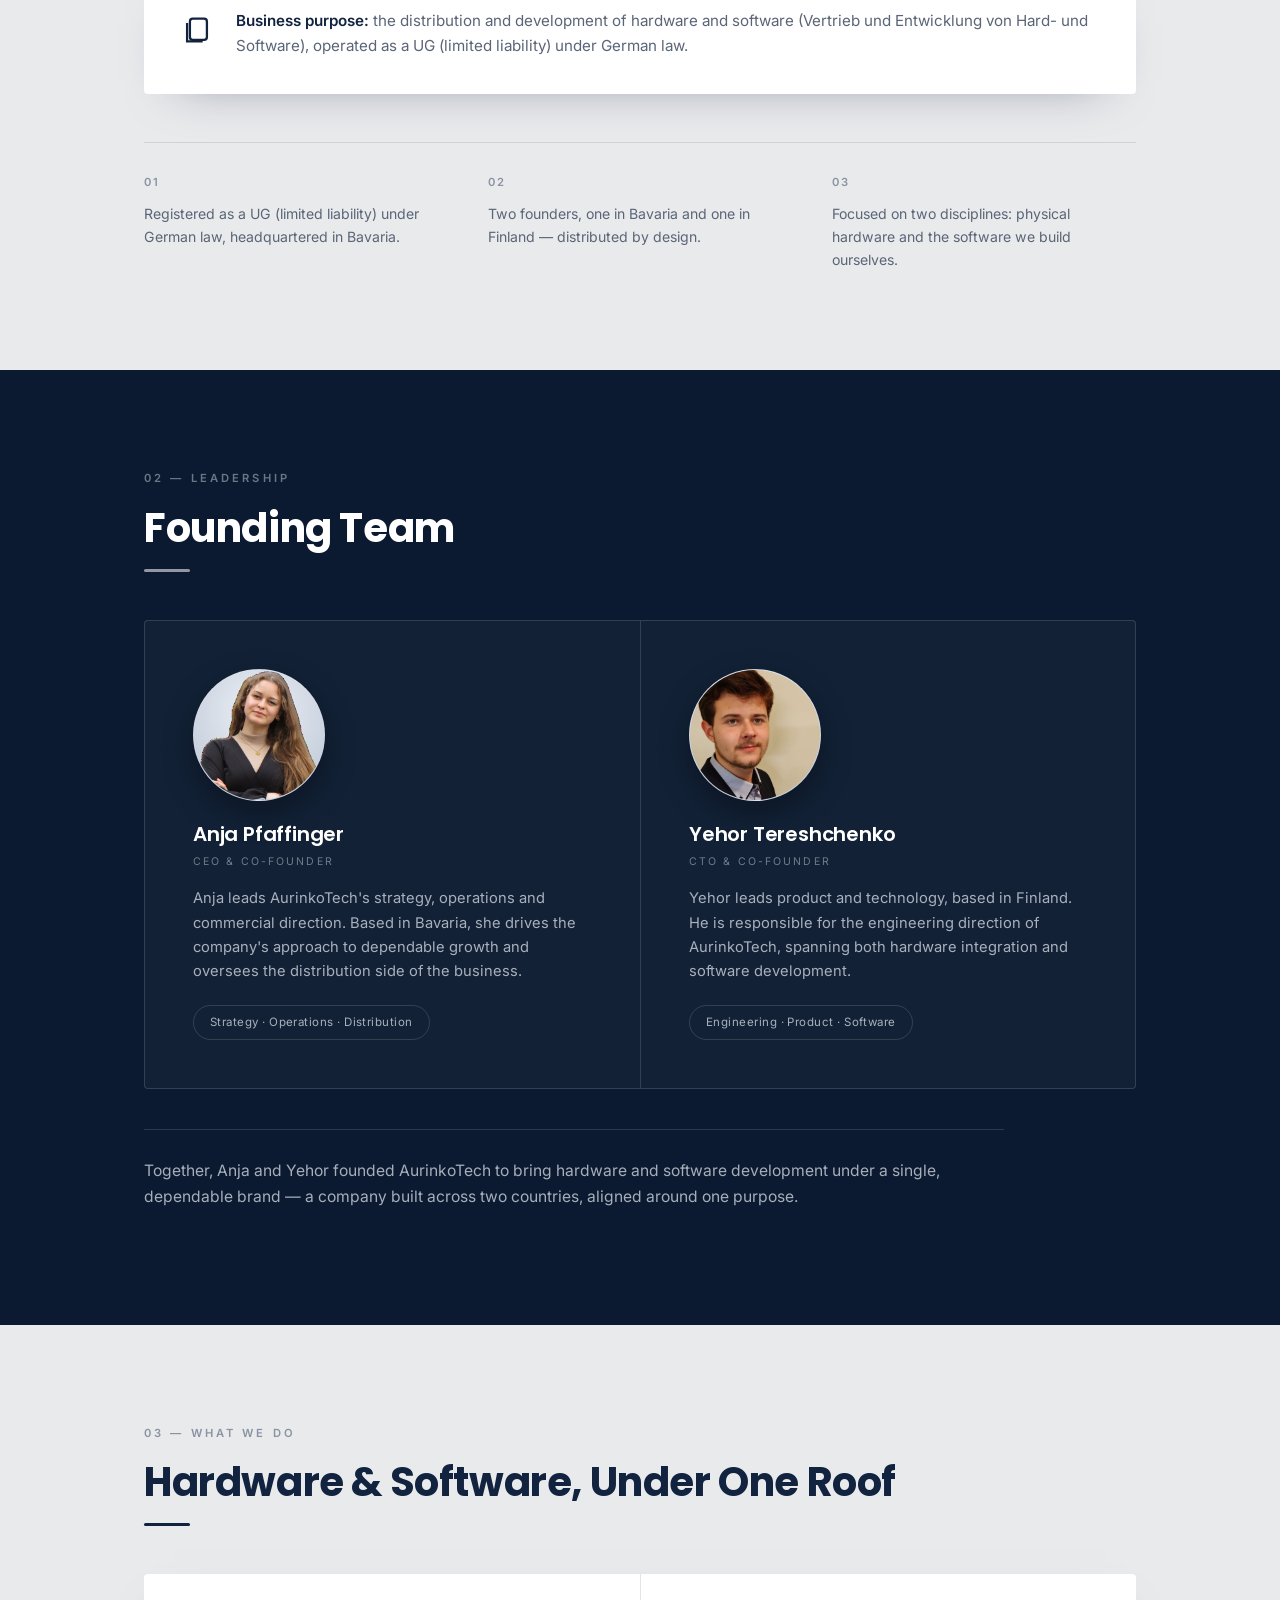
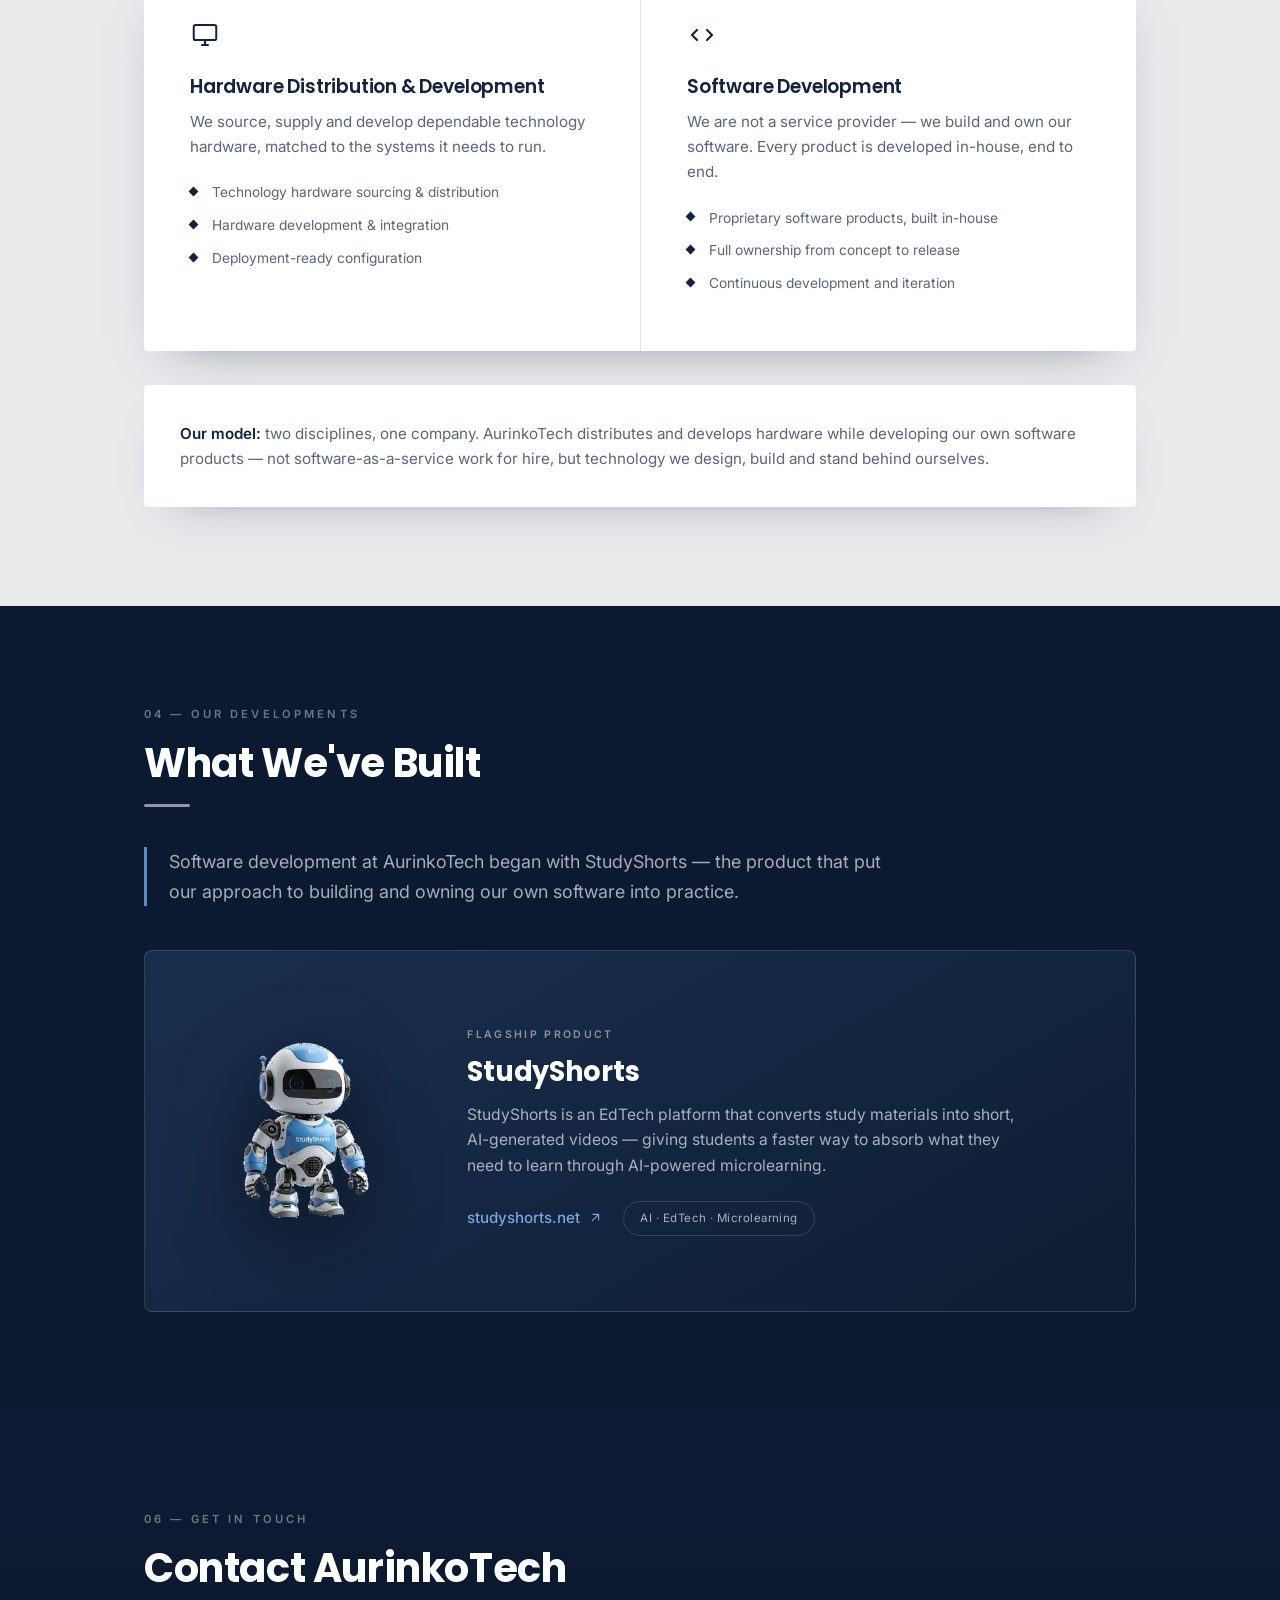
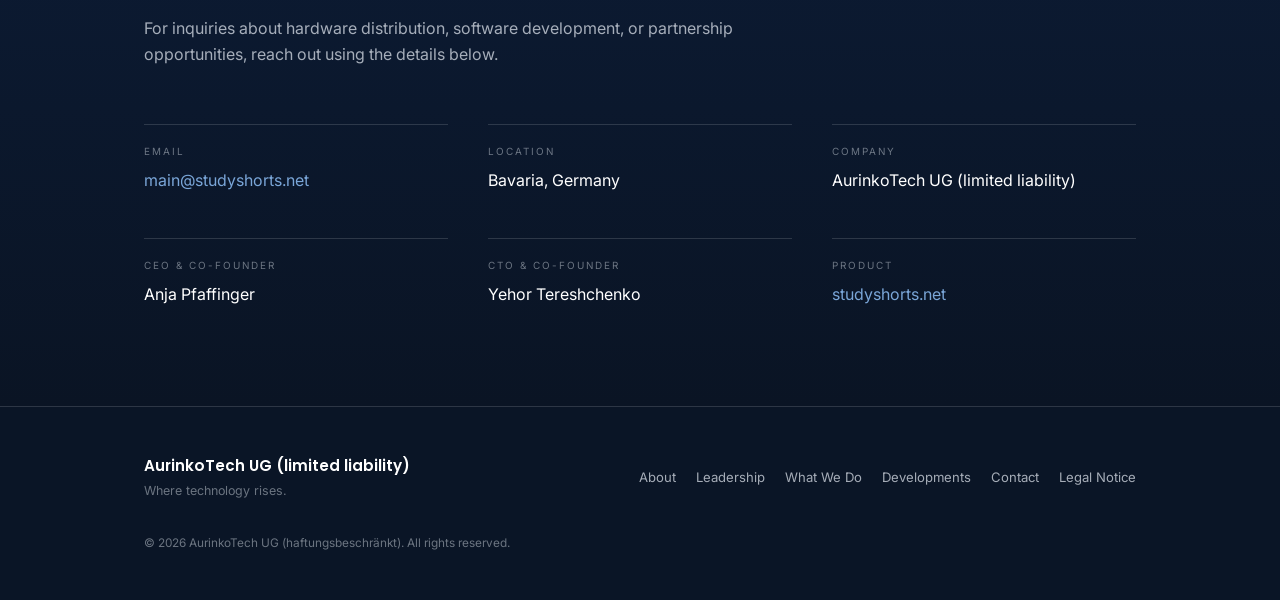
==== commit 246149ca: "Upgrade hero logo and Yehor photo - Replace hero logo with the official 3D metallic mark (keyed tran" ====
--- a/index.html
+++ b/index.html
@@ -51,7 +51,7 @@
     <section class="hero" id="hero">
       <div class="hero__bg" aria-hidden="true"></div>
       <div class="hero__content reveal">
-        <img class="hero__logo" src="assets/logo.png" alt="AurinkoTech logo" width="420" height="230" />
+        <img class="hero__logo" src="assets/logo.png" alt="AurinkoTech logo" width="900" height="615" />
         <h1 class="hero__title">AurinkoTech <span class="dash">—</span> where technology rises</h1>
         <p class="hero__lead">
           AurinkoTech is a German technology company built around two disciplines:
@@ -172,7 +172,7 @@
           </article>
 
           <article class="person reveal">
-            <img class="person__photo" src="assets/yehor-tereshchenko.png" alt="Yehor Tereshchenko" loading="lazy" />
+            <img class="person__photo" src="assets/yehor-tereshchenko.jpg" alt="Yehor Tereshchenko" loading="lazy" />
             <h3 class="person__name">Yehor Tereshchenko</h3>
             <p class="person__role">CTO &amp; Co-Founder</p>
             <p class="person__bio">
